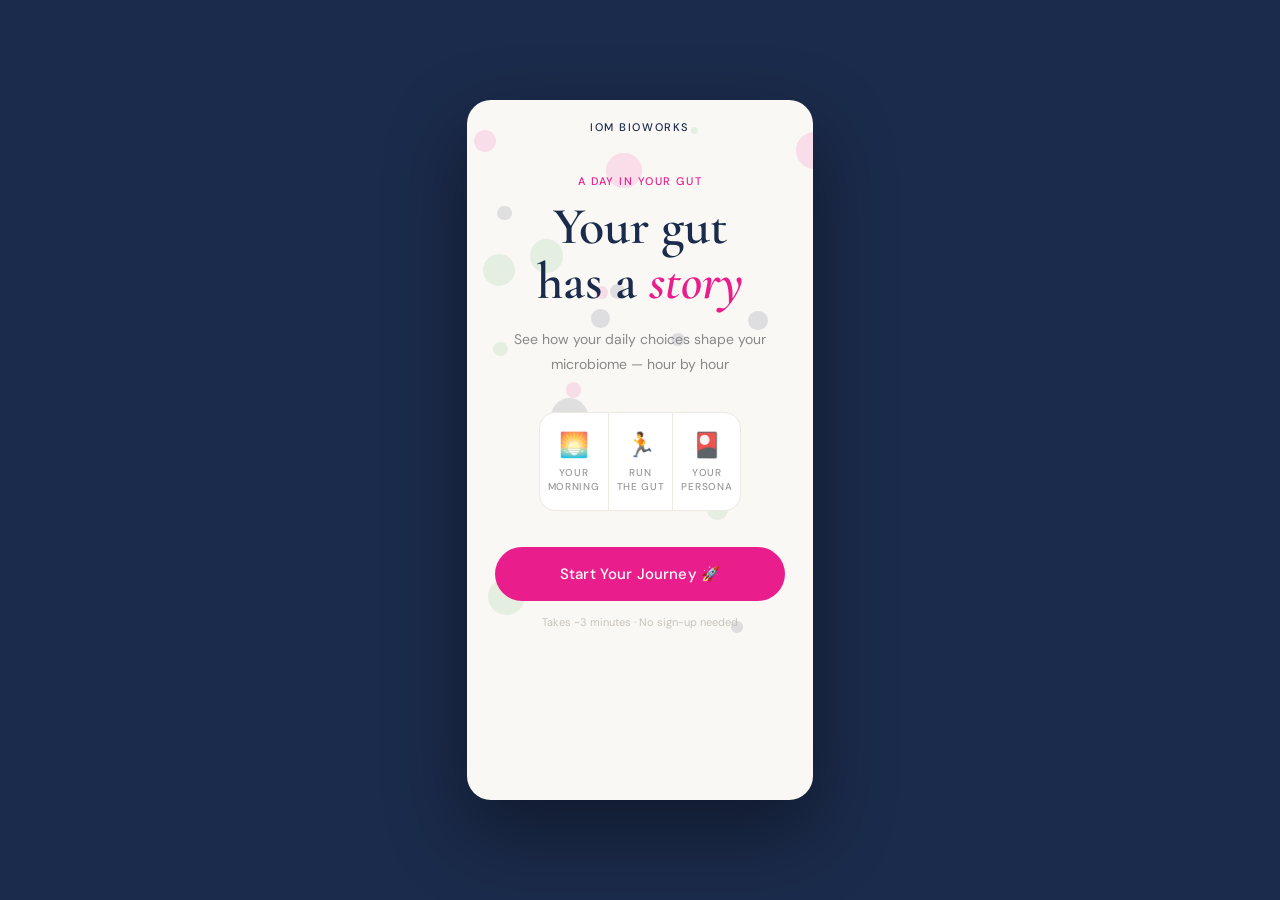
==== Gut_Journey/index.html @ fe111fc0 "Add files via upload" ====
<!DOCTYPE html>
<html lang="en">

<head>
    <meta charset="UTF-8">
    <meta name="viewport" content="width=device-width, initial-scale=1.0, maximum-scale=1.0, user-scalable=no">
    <meta name="theme-color" content="#FAF8F5">
    <title>A Day in Your Gut — iom Bioworks</title>
    <link rel="preconnect" href="https://fonts.googleapis.com">
    <link
        href="https://fonts.googleapis.com/css2?family=Cormorant+Garamond:ital,wght@0,400;0,600;1,400;1,600&family=DM+Sans:wght@300;400;500&display=swap"
        rel="stylesheet">
    <style>
        *,
        *::before,
        *::after {
            box-sizing: border-box;
            margin: 0;
            padding: 0;
        }

        html,
        body {
            height: 100%;
            background: #1B2B4B;
            display: flex;
            align-items: center;
            justify-content: center;
            overscroll-behavior: none;
        }

        #gut-app {
            font-family: 'DM Sans', sans-serif;
            background: #FAF8F5;
            width: 100%;
            max-width: 430px;
            min-height: 100vh;
            position: relative;
            overflow: hidden;
            display: flex;
            flex-direction: column;
        }

        @media (min-width: 500px) {
            #gut-app {
                min-height: 700px;
                max-height: 860px;
                border-radius: 24px;
                box-shadow: 0 32px 80px rgba(0, 0, 0, 0.4);
            }

            html,
            body {
                padding: 24px;
            }
        }

        .screen {
            position: absolute;
            inset: 0;
            display: flex;
            flex-direction: column;
            opacity: 0;
            pointer-events: none;
            transition: opacity 0.32s ease, transform 0.32s ease;
            transform: translateX(40px);
            overflow-y: auto;
            -webkit-overflow-scrolling: touch;
        }

        .screen.active {
            opacity: 1;
            pointer-events: all;
            transform: translateX(0);
            position: relative;
        }

        .screen.exit {
            position: absolute;
            opacity: 0;
            transform: translateX(-40px);
            pointer-events: none;
        }

        .header {
            display: flex;
            align-items: center;
            justify-content: space-between;
            padding: 14px 20px;
            border-bottom: 1px solid rgba(27, 43, 75, 0.08);
            background: #FAF8F5;
            position: sticky;
            top: 0;
            z-index: 10;
            min-height: 54px;
            flex-shrink: 0;
        }

        .logo-text {
            font-size: 11px;
            font-weight: 500;
            letter-spacing: 0.14em;
            color: #1B2B4B;
            text-transform: uppercase;
        }

        .pill {
            background: #1B2B4B;
            color: white;
            font-size: 11px;
            font-weight: 500;
            padding: 5px 14px;
            border-radius: 20px;
            letter-spacing: 0.04em;
            white-space: nowrap;
        }

        .mute-btn {
            background: none;
            border: none;
            cursor: pointer;
            font-size: 18px;
            padding: 4px 8px;
            opacity: 0.5;
            transition: opacity 0.2s;
            line-height: 1;
        }

        .mute-btn:hover {
            opacity: 1;
        }

        .back-btn {
            background: none;
            border: none;
            cursor: pointer;
            font-size: 13px;
            color: #1B2B4B;
            font-family: 'DM Sans', sans-serif;
            display: flex;
            align-items: center;
            gap: 4px;
            opacity: 0.55;
            transition: opacity 0.2s;
            padding: 4px 0;
        }

        .back-btn:hover {
            opacity: 1;
        }

        .btn-primary {
            background: #E91E8C;
            color: white;
            border: none;
            border-radius: 50px;
            padding: 17px 24px;
            font-family: 'DM Sans', sans-serif;
            font-size: 15px;
            font-weight: 500;
            cursor: pointer;
            transition: transform 0.15s, opacity 0.15s;
            width: 100%;
            letter-spacing: 0.01em;
        }

        .btn-primary:hover {
            opacity: 0.9;
        }

        .btn-primary:active {
            transform: scale(0.97);
        }

        .btn-primary:disabled {
            background: #D5D0C8;
            cursor: not-allowed;
            color: #FAF8F5;
        }

        .btn-secondary {
            background: white;
            color: #1B2B4B;
            border: 1.5px solid #1B2B4B;
            border-radius: 50px;
            padding: 15px 24px;
            font-family: 'DM Sans', sans-serif;
            font-size: 14px;
            font-weight: 500;
            cursor: pointer;
            transition: transform 0.15s, background 0.15s;
            width: 100%;
        }

        .btn-secondary:hover {
            background: #f0f0f0;
        }

        .btn-secondary:active {
            transform: scale(0.97);
        }

        .serif {
            font-family: 'Cormorant Garamond', serif;
        }

        .particle-bg {
            position: absolute;
            inset: 0;
            pointer-events: none;
            overflow: hidden;
        }

        .particle {
            position: absolute;
            border-radius: 50%;
            opacity: 0.12;
            animation: floatParticle linear infinite;
        }

        @keyframes floatParticle {
            0% {
                transform: translateY(20px) rotate(0deg) scale(1);
            }

            50% {
                transform: translateY(-40px) rotate(180deg) scale(1.1);
            }

            100% {
                transform: translateY(20px) rotate(360deg) scale(1);
            }
        }

        .option-card {
            background: white;
            border: 1.5px solid #EDE9E3;
            border-radius: 16px;
            padding: 15px 16px;
            cursor: pointer;
            display: flex;
            align-items: flex-start;
            gap: 13px;
            transition: border-color 0.2s, transform 0.15s, box-shadow 0.2s;
            position: relative;
            -webkit-tap-highlight-color: transparent;
        }

        .option-card:active {
            transform: scale(0.98);
        }

        .option-card.selected {
            border-color: #E91E8C;
            background: #FFF5FB;
            box-shadow: 0 0 0 3px rgba(233, 30, 140, 0.08);
        }

        .option-emoji {
            font-size: 24px;
            flex-shrink: 0;
            margin-top: 1px;
        }

        .option-title {
            font-size: 15px;
            font-weight: 500;
            color: #1B2B4B;
            margin-bottom: 3px;
            line-height: 1.3;
        }

        .option-sub {
            font-size: 12px;
            color: #999;
            line-height: 1.55;
        }

        .option-check {
            position: absolute;
            right: 14px;
            top: 50%;
            transform: translateY(-50%);
            width: 22px;
            height: 22px;
            border-radius: 50%;
            background: #E91E8C;
            display: none;
            align-items: center;
            justify-content: center;
            color: white;
            font-size: 12px;
            flex-shrink: 0;
        }

        .option-card.selected .option-check {
            display: flex;
        }

        .avatar-card {
            background: white;
            border: 2px solid #EDE9E3;
            border-radius: 18px;
            padding: 22px 12px;
            cursor: pointer;
            text-align: center;
            transition: border-color 0.2s, transform 0.15s, box-shadow 0.2s;
            flex: 1;
            -webkit-tap-highlight-color: transparent;
        }

        .avatar-card:active {
            transform: scale(0.97);
        }

        .avatar-card.selected {
            border-color: #E91E8C;
            background: #FFF5FB;
            box-shadow: 0 0 0 3px rgba(233, 30, 140, 0.08);
        }

        .avatar-emoji {
            font-size: 40px;
            display: block;
            margin-bottom: 10px;
        }

        .avatar-label {
            font-size: 13px;
            font-weight: 500;
            color: #1B2B4B;
        }

        .name-input {
            width: 100%;
            padding: 15px 20px;
            border: 1.5px solid #EDE9E3;
            border-radius: 50px;
            font-family: 'DM Sans', sans-serif;
            font-size: 16px;
            color: #1B2B4B;
            background: white;
            outline: none;
            transition: border-color 0.2s, box-shadow 0.2s;
            -webkit-appearance: none;
        }

        .name-input:focus {
            border-color: #E91E8C;
            box-shadow: 0 0 0 3px rgba(233, 30, 140, 0.08);
        }

        .name-input::placeholder {
            color: #C8C3BA;
        }

        .time-stamp {
            font-size: 12px;
            font-weight: 500;
            color: #E91E8C;
            letter-spacing: 0.08em;
            text-transform: uppercase;
            margin-bottom: 8px;
        }

        #runner-canvas {
            display: block;
            width: 100%;
            touch-action: none;
            -webkit-tap-highlight-color: transparent;
        }

        .runner-header {
            background: #0d1f3c;
            padding: 12px 18px 8px;
            display: flex;
            justify-content: space-between;
            align-items: center;
            flex-shrink: 0;
        }

        .runner-label {
            font-size: 11px;
            color: rgba(255, 255, 255, 0.5);
            text-transform: uppercase;
            letter-spacing: 0.1em;
        }

        .orb-count {
            font-size: 13px;
            font-weight: 500;
            color: #4CAF50;
            font-family: 'DM Sans', sans-serif;
        }

        .timer-bar-wrap {
            height: 3px;
            background: rgba(255, 255, 255, 0.15);
            margin: 0 18px 10px;
        }

        .timer-bar-fill {
            height: 100%;
            background: #E91E8C;
            transition: width 0.1s linear;
        }

        .flash-overlay {
            position: absolute;
            inset: 0;
            display: flex;
            flex-direction: column;
            align-items: center;
            justify-content: center;
            background: rgba(20, 80, 40, 0.94);
            opacity: 0;
            pointer-events: none;
            transition: opacity 0.4s;
            z-index: 5;
            padding: 28px 24px;
            text-align: center;
        }

        .flash-overlay.visible {
            opacity: 1;
        }

        .flash-tag {
            font-size: 11px;
            font-weight: 500;
            color: rgba(255, 255, 255, 0.7);
            letter-spacing: 0.14em;
            text-transform: uppercase;
            margin-bottom: 10px;
            border: 1px solid rgba(255, 255, 255, 0.2);
            padding: 4px 12px;
            border-radius: 20px;
        }

        .flash-main {
            font-family: 'Cormorant Garamond', serif;
            font-size: 28px;
            color: white;
            line-height: 1.25;
            margin-bottom: 10px;
            font-style: italic;
        }

        .flash-sub {
            font-size: 13px;
            color: rgba(255, 255, 255, 0.75);
            line-height: 1.6;
            max-width: 260px;
        }

        .summary-overlay {
            position: absolute;
            inset: 0;
            display: flex;
            flex-direction: column;
            align-items: center;
            justify-content: center;
            background: rgba(13, 31, 60, 0.97);
            opacity: 0;
            pointer-events: none;
            transition: opacity 0.4s;
            z-index: 6;
            padding: 32px 28px;
            text-align: center;
            overflow-y: auto;
        }

        .summary-overlay.visible {
            opacity: 1;
            pointer-events: all;
        }

        .summary-label-top {
            font-size: 11px;
            color: rgba(255, 255, 255, 0.4);
            text-transform: uppercase;
            letter-spacing: 0.12em;
            margin-bottom: 16px;
        }

        .summary-score {
            font-family: 'Cormorant Garamond', serif;
            font-size: 72px;
            color: #4CAF50;
            font-weight: 600;
            line-height: 1;
            margin-bottom: 4px;
        }

        .summary-of {
            font-size: 13px;
            color: rgba(255, 255, 255, 0.4);
            margin-bottom: 24px;
            text-transform: uppercase;
            letter-spacing: 0.08em;
        }

        .summary-bar-wrap {
            width: 100%;
            height: 6px;
            background: rgba(255, 255, 255, 0.1);
            border-radius: 3px;
            overflow: hidden;
            margin-bottom: 24px;
        }

        .summary-bar-fill {
            height: 100%;
            background: linear-gradient(90deg, #4CAF50, #81C784);
            border-radius: 3px;
            transition: width 1.2s cubic-bezier(0.4, 0, 0.2, 1);
            width: 0%;
        }

        .summary-msg {
            font-size: 14px;
            color: rgba(255, 255, 255, 0.8);
            line-height: 1.65;
            margin-bottom: 14px;
        }

        .summary-hint {
            font-size: 12px;
            color: #E91E8C;
            line-height: 1.55;
            margin-bottom: 28px;
            padding: 10px 16px;
            background: rgba(233, 30, 140, 0.1);
            border-radius: 10px;
            border: 1px solid rgba(233, 30, 140, 0.2);
        }

        .prerunner-overlay {
            position: absolute;
            inset: 0;
            display: flex;
            flex-direction: column;
            align-items: center;
            justify-content: center;
            background: #0d1f3c;
            z-index: 8;
            padding: 36px 28px;
            text-align: center;
            opacity: 0;
            pointer-events: none;
            transition: opacity 0.35s;
        }

        .prerunner-overlay.visible {
            opacity: 1;
            pointer-events: all;
        }

        .prerunner-icon {
            font-size: 44px;
            margin-bottom: 18px;
        }

        .prerunner-title {
            font-family: 'Cormorant Garamond', serif;
            font-size: 26px;
            color: white;
            margin-bottom: 14px;
            line-height: 1.3;
            font-style: italic;
        }

        .prerunner-body {
            font-size: 14px;
            color: rgba(255, 255, 255, 0.65);
            line-height: 1.7;
            margin-bottom: 28px;
            max-width: 280px;
        }

        .tap-hint {
            display: flex;
            gap: 12px;
            margin-bottom: 24px;
        }

        .tap-hint-item {
            flex: 1;
            background: rgba(255, 255, 255, 0.06);
            border: 1px solid rgba(255, 255, 255, 0.12);
            border-radius: 12px;
            padding: 12px 8px;
            text-align: center;
        }

        .tap-hint-arrow {
            font-size: 20px;
            margin-bottom: 6px;
        }

        .tap-hint-label {
            font-size: 11px;
            color: rgba(255, 255, 255, 0.5);
            line-height: 1.4;
        }

        .prerunner-countdown {
            font-size: 13px;
            color: rgba(255, 255, 255, 0.35);
            letter-spacing: 0.06em;
        }

        .state-row {
            display: flex;
            justify-content: space-between;
            padding: 8px 0;
            border-bottom: 1px solid #F0EBE3;
            font-size: 13px;
        }

        .state-row:last-child {
            border-bottom: none;
        }

        .state-key {
            color: #999;
        }

        .state-val {
            color: #1B2B4B;
            font-weight: 500;
        }

        .landing-icons {
            display: flex;
            gap: 0;
            background: white;
            border-radius: 16px;
            overflow: hidden;
            border: 1px solid #EDE9E3;
            margin-bottom: 36px;
        }

        .landing-icon-item {
            flex: 1;
            padding: 16px 8px;
            text-align: center;
            border-right: 1px solid #EDE9E3;
        }

        .landing-icon-item:last-child {
            border-right: none;
        }

        .landing-icon-emoji {
            font-size: 24px;
            display: block;
            margin-bottom: 6px;
        }

        .landing-icon-label {
            font-size: 10px;
            color: #999;
            font-weight: 500;
            text-transform: uppercase;
            letter-spacing: 0.07em;
            line-height: 1.4;
        }
    </style>
</head>

<body>
    <div id="gut-app">

        <!-- SCREEN 1: LANDING -->
        <div id="screen-landing" class="screen active">
            <div class="particle-bg" id="particles"></div>
            <div
                style="padding: 20px; display: flex; justify-content: center; position: relative; z-index: 1; flex-shrink: 0;">
                <div class="logo-text">iom Bioworks</div>
            </div>
            <div
                style="flex: 1; display: flex; flex-direction: column; align-items: center; justify-content: center; padding: 20px 28px 40px; text-align: center; position: relative; z-index: 1;">
                <div
                    style="font-size: 11px; font-weight: 500; letter-spacing: 0.14em; text-transform: uppercase; color: #E91E8C; margin-bottom: 12px;">
                    A Day in Your Gut</div>
                <h1 class="serif"
                    style="font-size: 52px; color: #1B2B4B; line-height: 1.05; margin-bottom: 18px; font-weight: 600;">
                    Your gut<br>has a <em style="color:#E91E8C;">story</em></h1>
                <p style="font-size: 14px; color: #888; line-height: 1.75; margin-bottom: 36px; max-width: 290px;">See
                    how your daily choices shape your microbiome — hour by hour</p>
                <div class="landing-icons">
                    <div class="landing-icon-item">
                        <span class="landing-icon-emoji">🌅</span>
                        <div class="landing-icon-label">Your<br>Morning</div>
                    </div>
                    <div class="landing-icon-item">
                        <span class="landing-icon-emoji">🏃</span>
                        <div class="landing-icon-label">Run<br>The Gut</div>
                    </div>
                    <div class="landing-icon-item">
                        <span class="landing-icon-emoji">🎴</span>
                        <div class="landing-icon-label">Your<br>Persona</div>
                    </div>
                </div>
                <button class="btn-primary" onclick="goTo('personalise')" style="max-width: 320px;">Start Your Journey
                    🚀</button>
                <p style="font-size: 11px; color: #C8C3BA; margin-top: 14px;">Takes ~3 minutes · No sign-up needed</p>
            </div>
        </div>

        <!-- SCREEN 2: PERSONALISE -->
        <div id="screen-personalise" class="screen">
            <div class="header">
                <button class="back-btn" onclick="goTo('landing')">← Back</button>
                <div class="logo-text">iom Bioworks</div>
                <div style="width: 48px;"></div>
            </div>
            <div style="padding: 28px 22px 36px; flex: 1;">
                <div class="time-stamp" style="margin-bottom: 10px;">Let's trace your gut day</div>
                <h2 class="serif"
                    style="font-size: 34px; color: #1B2B4B; line-height: 1.15; margin-bottom: 8px; font-weight: 600;">
                    What should<br>we call you?</h2>
                <p style="font-size: 13px; color: #999; margin-bottom: 28px; line-height: 1.6;">Your journey adapts to
                    your choices</p>
                <input class="name-input" type="text" id="name-input" placeholder="Your name"
                    oninput="checkPersonalise()" maxlength="20" autocomplete="off" autocorrect="off" />
                <p style="font-size: 13px; font-weight: 500; color: #1B2B4B; margin: 28px 0 14px;">Choose your gut
                    explorer</p>
                <div style="display: flex; gap: 14px; margin-bottom: 36px;">
                    <div class="avatar-card" id="av-male" onclick="selectAvatar('male')">
                        <span class="avatar-emoji">🚶</span>
                        <div class="avatar-label">Explorer</div>
                    </div>
                    <div class="avatar-card" id="av-female" onclick="selectAvatar('female')">
                        <span class="avatar-emoji">🚶‍♀️</span>
                        <div class="avatar-label">Explorer</div>
                    </div>
                </div>
                <button class="btn-primary" id="btn-go" onclick="goTo('goal')" disabled>Let's Go 🚀</button>
            </div>
        </div>

        <!-- SCREEN 3: HEALTH GOAL -->
        <div id="screen-goal" class="screen">
            <div class="header">
                <button class="back-btn" onclick="goTo('personalise')">← Back</button>
                <div class="pill">Gut Goal · 1 of 4</div>
                <button class="mute-btn" onclick="toggleMute()" id="mute-btn-goal">🔊</button>
            </div>
            <div style="padding: 24px 22px 36px; flex: 1;">
                <div class="time-stamp">Your gut goal</div>
                <h2 class="serif"
                    style="font-size: 32px; color: #1B2B4B; line-height: 1.2; margin-bottom: 8px; font-weight: 600;">
                    <span id="goal-name">Hey</span>, what does<br>your gut <em style="color:#E91E8C;">want most?</em>
                </h2>
                <p style="font-size: 13px; color: #999; margin-bottom: 22px; line-height: 1.6;">Choose one — your
                    journey adapts to it</p>
                <div style="display: flex; flex-direction: column; gap: 11px; margin-bottom: 28px;">
                    <div class="option-card" onclick="selectGoal('mood', this)">
                        <span class="option-emoji">🧠</span>
                        <div style="flex: 1; padding-right: 28px;">
                            <div class="option-title">Better Mood</div>
                            <div class="option-sub">Your gut makes 90% of your serotonin. Let's fix the source.</div>
                        </div>
                        <div class="option-check">✓</div>
                    </div>
                    <div class="option-card" onclick="selectGoal('immunity', this)">
                        <span class="option-emoji">🛡️</span>
                        <div style="flex: 1; padding-right: 28px;">
                            <div class="option-title">Stronger Immunity</div>
                            <div class="option-sub">70% of your immune system lives in your gut. Feed it right.</div>
                        </div>
                        <div class="option-check">✓</div>
                    </div>
                    <div class="option-card" onclick="selectGoal('energy', this)">
                        <span class="option-emoji">⚡</span>
                        <div style="flex: 1; padding-right: 28px;">
                            <div class="option-title">More Energy</div>
                            <div class="option-sub">Your gut bacteria fuel every cell. Let's power you up.</div>
                        </div>
                        <div class="option-check">✓</div>
                    </div>
                </div>
                <button class="btn-primary" id="btn-goal-next" onclick="goTo('morning')" disabled>Next →</button>
            </div>
        </div>

        <!-- SCREEN 4: MORNING CHOICE -->
        <div id="screen-morning" class="screen">
            <div class="header">
                <button class="back-btn" onclick="goTo('goal')">← Back</button>
                <div class="pill">Morning · 1 of 4</div>
                <button class="mute-btn" onclick="toggleMute()">🔊</button>
            </div>
            <div style="padding: 22px 22px 36px; flex: 1;">
                <div class="time-stamp">🌅 6:00 AM</div>
                <h2 class="serif"
                    style="font-size: 30px; color: #1B2B4B; line-height: 1.2; margin-bottom: 8px; font-weight: 600;">
                    <span id="morning-name">Your</span> gut bacteria<br>just woke up.</h2>
                <p style="font-size: 13px; color: #888; line-height: 1.65; margin-bottom: 22px;">What's the first thing
                    you give them?</p>
                <div style="display: flex; flex-direction: column; gap: 10px; margin-bottom: 28px;">
                    <div class="option-card" onclick="selectMorning('A', 5, this)">
                        <span class="option-emoji">☕</span>
                        <div style="flex: 1; padding-right: 28px;">
                            <div class="option-title">Just caffeine</div>
                            <div class="option-sub">Chai, coffee — straight to the grind</div>
                        </div>
                        <div class="option-check">✓</div>
                    </div>
                    <div class="option-card" onclick="selectMorning('B', 12, this)">
                        <span class="option-emoji">🌿</span>
                        <div style="flex: 1; padding-right: 28px;">
                            <div class="option-title">Light and quick</div>
                            <div class="option-sub">Fruit, curd, nuts, protein bar</div>
                        </div>
                        <div class="option-check">✓</div>
                    </div>
                    <div class="option-card" onclick="selectMorning('C', 25, this)">
                        <span class="option-emoji">🍽️</span>
                        <div style="flex: 1; padding-right: 28px;">
                            <div class="option-title">Traditional cooked breakfast</div>
                            <div class="option-sub">Idli, dosa, poha, upma, pongal, paratha, thepla</div>
                        </div>
                        <div class="option-check">✓</div>
                    </div>
                    <div class="option-card" onclick="selectMorning('D', 16, this)">
                        <span class="option-emoji">🍱</span>
                        <div style="flex: 1; padding-right: 28px;">
                            <div class="option-title">Heavy and hearty</div>
                            <div class="option-sub">Puri bhaji, chole, full meal, last night's leftovers</div>
                        </div>
                        <div class="option-check">✓</div>
                    </div>
                    <div class="option-card" onclick="selectMorning('E', 18, this)">
                        <span class="option-emoji">💪</span>
                        <div style="flex: 1; padding-right: 28px;">
                            <div class="option-title">Gym focused</div>
                            <div class="option-sub">Eggs, oats, protein shake, sprouts</div>
                        </div>
                        <div class="option-check">✓</div>
                    </div>
                </div>
                <button class="btn-primary" id="btn-morning-next" onclick="startPreRunner()" disabled>See Your Gut React
                    →</button>
            </div>
        </div>

        <!-- SCREEN 5: RUNNER LEVEL 1 -->
        <div id="screen-runner1" class="screen" style="background: #0d1f3c; flex-direction: column;">
            <div class="runner-header">
                <div class="runner-label">Your gut at 6am</div>
                <div class="orb-count" id="orb-count-display">⚡ 0 / 20</div>
            </div>
            <div style="background: #0d1f3c; padding: 0 18px 10px; flex-shrink: 0;">
                <div class="timer-bar-wrap">
                    <div class="timer-bar-fill" id="timer-bar" style="width: 100%;"></div>
                </div>
            </div>
            <div style="position: relative; flex: 1; overflow: hidden;">
                <canvas id="runner-canvas"></canvas>
                <div class="prerunner-overlay visible" id="prerunner-overlay">
                    <div class="prerunner-icon">🏃</div>
                    <div class="prerunner-title">Your gut right now</div>
                    <div class="prerunner-body">Watch how many prebiotic particles your gut can capture on your current
                        diet.</div>
                    <div class="tap-hint">
                        <div class="tap-hint-item">
                            <div class="tap-hint-arrow">👆</div>
                            <div class="tap-hint-label">Tap upper half<br>to move up</div>
                        </div>
                        <div class="tap-hint-item">
                            <div class="tap-hint-arrow">👇</div>
                            <div class="tap-hint-label">Tap lower half<br>to move down</div>
                        </div>
                    </div>
                    <div class="prerunner-countdown" id="prerunner-count">Starting in 3...</div>
                </div>
                <div class="flash-overlay" id="flash-overlay">
                    <div class="flash-tag">🔬 Gut Microbiome Test</div>
                    <div class="flash-main">This is your gut —<br>fully optimised</div>
                    <div class="flash-sub">A GMT reveals hidden prebiotic pathways your gut can't find alone. This is
                        what knowing your microbiome feels like.</div>
                </div>
                <div class="summary-overlay" id="summary-overlay">
                    <div class="summary-label-top">Level 1 Complete</div>
                    <div class="summary-score" id="summary-score">0</div>
                    <div class="summary-of">prebiotic particles captured out of 20</div>
                    <div class="summary-bar-wrap">
                        <div class="summary-bar-fill" id="summary-bar"></div>
                    </div>
                    <div class="summary-msg" id="summary-msg">On your current diet, your gut is missing most of what it
                        needs.</div>
                    <div class="summary-hint">💡 Diet changes can double this. A GMT can unlock even more hidden
                        pathways.</div>
                    <button class="btn-primary" onclick="goTo('placeholder')" style="max-width: 280px;">Continue
                        →</button>
                </div>
            </div>
        </div>

        <!-- SCREEN 6: PLACEHOLDER / STATE CHECK -->
        <div id="screen-placeholder" class="screen" style="background: #FAF8F5;">
            <div class="header">
                <div class="logo-text">iom Bioworks</div>
                <div></div>
                <div></div>
            </div>
            <div style="padding: 36px 24px 40px; flex: 1;">
                <div style="text-align: center; margin-bottom: 28px;">
                    <div style="font-size: 48px; margin-bottom: 14px;">✅</div>
                    <h2 class="serif" style="font-size: 30px; color: #1B2B4B; margin-bottom: 10px; font-weight: 600;">
                        Stage 1 Complete</h2>
                    <p style="font-size: 13px; color: #999; line-height: 1.7;">Morning captured. Stage 2 adds Lunch,
                        Afternoon, Dinner, and your Gut Persona Card.</p>
                </div>
                <div
                    style="background: white; border-radius: 16px; padding: 20px 22px; border: 1px solid #EDE9E3; margin-bottom: 24px;">
                    <div
                        style="font-size: 11px; color: #C8C3BA; text-transform: uppercase; letter-spacing: 0.1em; margin-bottom: 14px; font-weight: 500;">
                        Game state captured</div>
                    <div id="state-display"></div>
                </div>
                <button class="btn-secondary" onclick="goTo('landing')">Restart Journey 🔄</button>
            </div>
        </div>

    </div>

    <script>
        const state = {
            name: '',
            avatar: null,
            goal: null,
            choice_morning: null,
            morning_score: 0,
            runner1_collected: 0,
            muted: false
        };

        let currentScreen = 'landing';
        let runnerAF = null;

        function goTo(id) {
            const allScreens = document.querySelectorAll('.screen');
            const nextScreen = document.getElementById('screen-' + id);
            if (!nextScreen) return;

            allScreens.forEach(s => {
                if (s.classList.contains('active')) {
                    s.classList.remove('active');
                    s.classList.add('exit');
                    setTimeout(() => s.classList.remove('exit'), 400);
                }
            });

            setTimeout(() => {
                nextScreen.classList.add('active');
                currentScreen = id;
            }, 60);

            if (id === 'goal' && state.name) {
                setTimeout(() => {
                    const el = document.getElementById('goal-name');
                    if (el) el.textContent = state.name;
                }, 100);
            }

            if (id === 'morning' && state.name) {
                setTimeout(() => {
                    const el = document.getElementById('morning-name');
                    if (el) el.textContent = state.name + "'s";
                }, 100);
            }

            if (id === 'placeholder') {
                setTimeout(() => renderState(), 100);
            }
        }

        function renderState() {
            const el = document.getElementById('state-display');
            const rows = [
                ['Name', state.name || '—'],
                ['Avatar', state.avatar || '—'],
                ['Goal chosen', state.goal || '—'],
                ['Morning choice', state.choice_morning || '—'],
                ['Morning score', state.morning_score + ' / 25'],
                ['Orbs collected (Level 1)', state.runner1_collected + ' / 20'],
            ];
            el.innerHTML = rows.map(([k, v]) =>
                `<div class="state-row"><span class="state-key">${k}</span><span class="state-val">${v}</span></div>`
            ).join('');
        }

        function selectAvatar(type) {
            state.avatar = type;
            document.getElementById('av-male').classList.toggle('selected', type === 'male');
            document.getElementById('av-female').classList.toggle('selected', type === 'female');
            checkPersonalise();
        }

        function checkPersonalise() {
            const name = document.getElementById('name-input').value.trim();
            state.name = name;
            document.getElementById('btn-go').disabled = !(name.length > 0 && state.avatar);
        }

        function selectGoal(goal, el) {
            state.goal = goal;
            document.querySelectorAll('#screen-goal .option-card').forEach(c => c.classList.remove('selected'));
            el.classList.add('selected');
            document.getElementById('btn-goal-next').disabled = false;
        }

        function selectMorning(choice, score, el) {
            state.choice_morning = choice;
            state.morning_score = score;
            document.querySelectorAll('#screen-morning .option-card').forEach(c => c.classList.remove('selected'));
            el.classList.add('selected');
            document.getElementById('btn-morning-next').disabled = false;
        }

        function toggleMute() {
            state.muted = !state.muted;
            document.querySelectorAll('.mute-btn').forEach(b => b.textContent = state.muted ? '🔇' : '🔊');
        }

        function startPreRunner() {
            goTo('runner1');
            let count = 3;
            const countEl = document.getElementById('prerunner-count');
            const overlay = document.getElementById('prerunner-overlay');

            setTimeout(() => {
                const interval = setInterval(() => {
                    count--;
                    if (count > 0) {
                        countEl.textContent = 'Starting in ' + count + '...';
                    } else {
                        clearInterval(interval);
                        overlay.classList.remove('visible');
                        setTimeout(() => initRunner(), 350);
                    }
                }, 1000);
            }, 300);
        }

        function initRunner() {
            if (runnerAF) cancelAnimationFrame(runnerAF);

            const canvas = document.getElementById('runner-canvas');
            const container = canvas.parentElement;
            const W = container.offsetWidth || 375;
            const H = container.offsetHeight || 320;
            canvas.width = W;
            canvas.height = H;

            const ctx = canvas.getContext('2d');
            const DURATION = 20000;
            const startTime = performance.now();
            const TOTAL_ORBS = 20;
            const SPAWN_INTERVAL = 1700;
            const SPEED = 100;

            const ZONES = [H * 0.22, H * 0.5, H * 0.78];
            let runnerZone = 1;
            let runnerY = ZONES[1];
            let targetY = ZONES[1];
            let autoReturnTimer = null;

            let collected = 0;
            let collectedIds = new Set();
            let orbsSpawned = 0;
            let orbs = [];
            let popups = [];
            let lastSpawn = startTime;
            let flashShown = false;
            let flashDone = false;
            let gameEnded = false;

            const RUNNER_X = W * 0.13;
            const RUNNER_EMOJI = state.avatar === 'female' ? '🚶‍♀️' : '🚶';

            function handleTap(clientY) {
                if (gameEnded) return;
                const rect = canvas.getBoundingClientRect();
                const y = clientY - rect.top;
                if (y < H / 2) {
                    runnerZone = Math.max(0, runnerZone - 1);
                } else {
                    runnerZone = Math.min(2, runnerZone + 1);
                }
                targetY = ZONES[runnerZone];
                if (autoReturnTimer) clearTimeout(autoReturnTimer);
                autoReturnTimer = setTimeout(() => {
                    runnerZone = 1;
                    targetY = ZONES[1];
                }, 1100);
            }

            canvas.addEventListener('click', e => handleTap(e.clientY));
            canvas.addEventListener('touchstart', e => {
                e.preventDefault();
                handleTap(e.touches[0].clientY);
            }, { passive: false });

            function spawnOrb() {
                if (orbsSpawned >= TOTAL_ORBS) return;
                const zone = Math.floor(Math.random() * 3);
                const id = 'o_' + Date.now() + '_' + Math.random().toString(36).substr(2, 5);
                orbs.push({ id, x: W + 18, y: ZONES[zone], zone, r: 15, done: false });
                orbsSpawned++;
            }

            function addPopup(x, y, text, color) {
                popups.push({ x, y, text, color, age: 0, life: 45 });
            }

            function frame(now) {
                if (gameEnded) return;
                const elapsed = now - startTime;
                const progress = Math.min(elapsed / DURATION, 1);

                ctx.clearRect(0, 0, W, H);

                ctx.fillStyle = '#0d1f3c';
                ctx.fillRect(0, 0, W, H);

                for (let i = 0; i < 3; i++) {
                    const alpha = 0.06 + 0.03 * Math.sin(elapsed * 0.0008 + i * 2);
                    ctx.strokeStyle = `rgba(76,175,80,${alpha})`;
                    ctx.lineWidth = 1;
                    ctx.setLineDash([6, 14]);
                    ctx.beginPath();
                    ctx.moveTo(0, ZONES[i]);
                    ctx.lineTo(W, ZONES[i]);
                    ctx.stroke();
                }
                ctx.setLineDash([]);

                ctx.strokeStyle = 'rgba(76,175,80,0.07)';
                ctx.lineWidth = 1;
                ctx.beginPath(); ctx.moveTo(0, H * 0.07); ctx.lineTo(W, H * 0.07); ctx.stroke();
                ctx.beginPath(); ctx.moveTo(0, H * 0.93); ctx.lineTo(W, H * 0.93); ctx.stroke();

                if (now - lastSpawn > SPAWN_INTERVAL && orbsSpawned < TOTAL_ORBS) {
                    spawnOrb();
                    lastSpawn = now;
                }

                runnerY += (targetY - runnerY) * 0.1;

                orbs = orbs.filter(orb => {
                    if (orb.done) return false;
                    orb.x -= SPEED / 60;

                    const dx = (RUNNER_X + 14) - orb.x;
                    const dy = runnerY - orb.y;
                    const dist = Math.sqrt(dx * dx + dy * dy);

                    if (dist < orb.r + 20 && !collectedIds.has(orb.id)) {
                        collectedIds.add(orb.id);
                        collected++;
                        state.runner1_collected = collected;
                        document.getElementById('orb-count-display').textContent = '⚡ ' + collected + ' / 20';
                        addPopup(orb.x, orb.y - 18, '+1 Prebiotic 🌿', '#81C784');
                        orb.done = true;
                        return false;
                    }

                    if (orb.x < -32) {
                        if (!collectedIds.has(orb.id)) {
                            addPopup(16, orb.y, 'missed', 'rgba(255,255,255,0.28)');
                        }
                        return false;
                    }

                    const pulse = 1 + 0.07 * Math.sin(elapsed * 0.007 + orb.x * 0.08);
                    ctx.fillStyle = '#4CAF50';
                    ctx.globalAlpha = 0.88;
                    ctx.beginPath();
                    ctx.arc(orb.x, orb.y, orb.r * pulse, 0, Math.PI * 2);
                    ctx.fill();

                    ctx.strokeStyle = 'rgba(129,199,132,0.35)';
                    ctx.lineWidth = 4;
                    ctx.beginPath();
                    ctx.arc(orb.x, orb.y, orb.r * pulse + 5, 0, Math.PI * 2);
                    ctx.stroke();

                    ctx.fillStyle = 'white';
                    ctx.globalAlpha = 1;
                    ctx.font = 'bold 10px DM Sans, sans-serif';
                    ctx.textAlign = 'center';
                    ctx.textBaseline = 'middle';
                    ctx.fillText('P', orb.x, orb.y + 0.5);

                    return true;
                });

                ctx.globalAlpha = 1;
                ctx.textAlign = 'left';
                ctx.font = '26px serif';
                ctx.textBaseline = 'middle';
                ctx.fillText(RUNNER_EMOJI, RUNNER_X - 2, runnerY);

                popups = popups.filter(p => {
                    p.age++;
                    const a = Math.max(0, 1 - p.age / p.life);
                    ctx.globalAlpha = a;
                    ctx.font = '500 11px DM Sans, sans-serif';
                    ctx.fillStyle = p.color;
                    ctx.textAlign = 'center';
                    ctx.fillText(p.text, p.x, p.y - p.age * 0.45);
                    ctx.globalAlpha = 1;
                    return p.age < p.life;
                });
                ctx.textAlign = 'left';

                ctx.font = '400 10px DM Sans, sans-serif';
                ctx.fillStyle = 'rgba(255,255,255,0.2)';
                ctx.textAlign = 'right';
                ctx.fillText('tap upper / lower half to move', W - 10, H - 10);
                ctx.textAlign = 'left';

                document.getElementById('timer-bar').style.width = Math.round((1 - progress) * 100) + '%';

                if (elapsed >= 13000 && !flashShown && !flashDone) {
                    flashShown = true;
                    document.getElementById('flash-overlay').classList.add('visible');
                    setTimeout(() => {
                        document.getElementById('flash-overlay').classList.remove('visible');
                        flashDone = true;
                        flashShown = false;
                    }, 2800);
                }

                if (progress >= 1) {
                    gameEnded = true;
                    cancelAnimationFrame(runnerAF);
                    showSummary(collected);
                    return;
                }

                runnerAF = requestAnimationFrame(frame);
            }

            runnerAF = requestAnimationFrame(frame);
        }

        function showSummary(collected) {
            const overlay = document.getElementById('summary-overlay');
            const scoreEl = document.getElementById('summary-score');
            const barEl = document.getElementById('summary-bar');
            const msgEl = document.getElementById('summary-msg');

            overlay.classList.add('visible');

            let n = 0;
            const countUp = setInterval(() => {
                n = Math.min(n + 1, collected);
                scoreEl.textContent = n;
                if (n >= collected) clearInterval(countUp);
            }, 50);

            setTimeout(() => {
                const pct = Math.round((collected / 20) * 100);
                barEl.style.width = pct + '%';
            }, 400);

            if (collected <= 5) {
                msgEl.textContent = 'On your current diet, your gut is missing most of what it needs.';
            } else if (collected <= 11) {
                msgEl.textContent = 'Your gut is picking up some prebiotics — but still leaving a lot on the table.';
            } else {
                msgEl.textContent = 'Not bad! Your gut is capturing more than most. A GMT could unlock the rest.';
            }
        }

        const particlesBg = document.getElementById('particles');
        const pColors = ['#E91E8C', '#4CAF50', '#1B2B4B'];
        for (let i = 0; i < 22; i++) {
            const d = document.createElement('div');
            d.className = 'particle';
            const size = 6 + Math.random() * 32;
            d.style.cssText = `
    width:${size}px;height:${size}px;
    background:${pColors[Math.floor(Math.random() * pColors.length)]};
    left:${Math.random() * 100}%;
    top:${Math.random() * 100}%;
    animation-duration:${8 + Math.random() * 12}s;
    animation-delay:${-Math.random() * 12}s;
  `;
            particlesBg.appendChild(d);
        }
    </script>
</body>

</html>
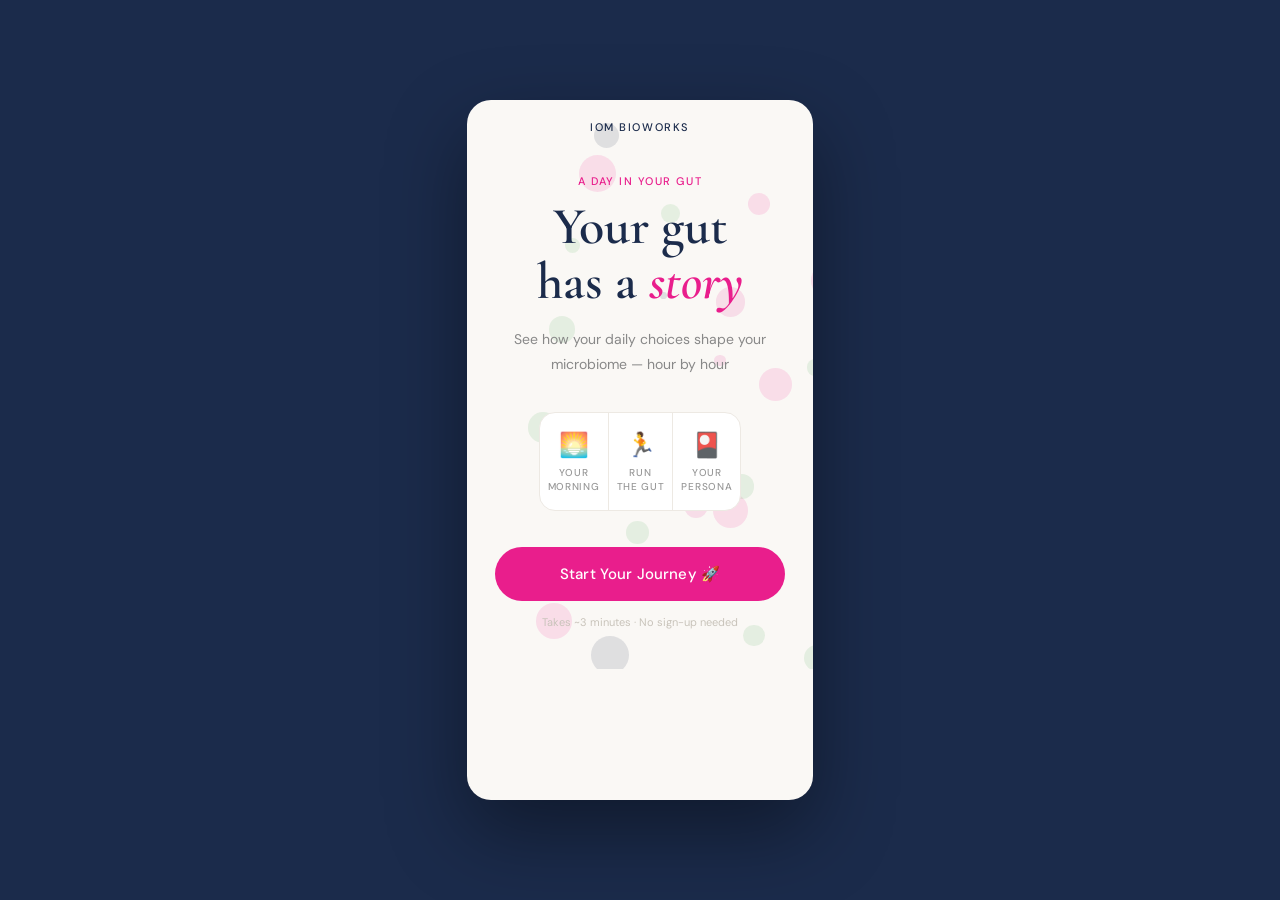
==== commit da8c3eb4: "Fix capitalization in page title" ====
--- a/Gut_Journey/index.html
+++ b/Gut_Journey/index.html
@@ -5,7 +5,7 @@
     <meta charset="UTF-8">
     <meta name="viewport" content="width=device-width, initial-scale=1.0, maximum-scale=1.0, user-scalable=no">
     <meta name="theme-color" content="#FAF8F5">
-    <title>A Day in Your Gut — iom Bioworks</title>
+    <title>A Day in Your Gut — Iom Bioworks</title>
     <link rel="preconnect" href="https://fonts.googleapis.com">
     <link
         href="https://fonts.googleapis.com/css2?family=Cormorant+Garamond:ital,wght@0,400;0,600;1,400;1,600&family=DM+Sans:wght@300;400;500&display=swap"
@@ -1298,4 +1298,4 @@
     </script>
 </body>
 
-</html>+</html>
